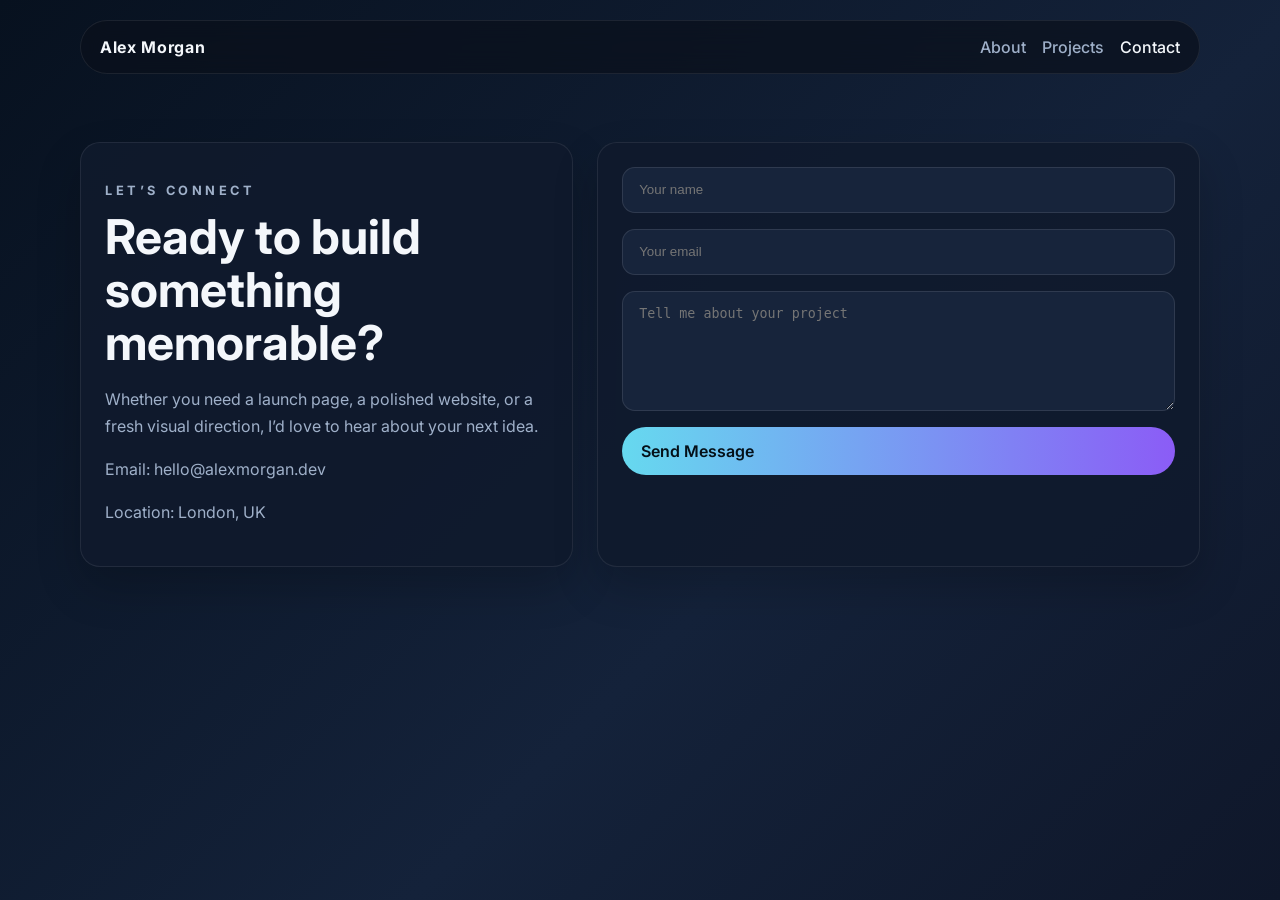
==== contact.html @ d8ab8b9a "First changes" ====
<!DOCTYPE html>
<html lang="en">
  <head>
    <meta charset="UTF-8" />
    <meta name="viewport" content="width=device-width, initial-scale=1.0" />
    <title>Contact | Alex Morgan</title>
    <link rel="preconnect" href="https://fonts.googleapis.com" />
    <link rel="preconnect" href="https://fonts.gstatic.com" crossorigin />
    <link
      href="https://fonts.googleapis.com/css2?family=Inter:wght@400;500;600;700&display=swap"
      rel="stylesheet"
    />
    <link rel="stylesheet" href="style.css" />
  </head>
  <body>
    <header class="site-header">
      <nav class="nav container">
        <a class="brand" href="index.html">Alex Morgan</a>
        <div class="nav-links">
          <a href="index.html">About</a>
          <a href="projects.html">Projects</a>
          <a class="active" href="contact.html">Contact</a>
        </div>
      </nav>
    </header>

    <main class="container page">
      <section class="contact-layout">
        <article class="contact-card">
          <p class="eyebrow">Let’s connect</p>
          <h1>Ready to build something memorable?</h1>
          <p>
            Whether you need a launch page, a polished website, or a fresh visual direction,
            I’d love to hear about your next idea.
          </p>
          <p>Email: hello@alexmorgan.dev</p>
          <p>Location: London, UK</p>
        </article>

        <article class="contact-card">
          <form>
            <input type="text" placeholder="Your name" />
            <input type="email" placeholder="Your email" />
            <textarea placeholder="Tell me about your project"></textarea>
            <a class="button primary" href="mailto:hello@alexmorgan.dev">Send Message</a>
          </form>
        </article>
      </section>
    </main>
  </body>
</html>
---- style.css ----
:root {
  --bg: #07111f;
  --panel: #101a2d;
  --panel-2: #17243b;
  --text: #f4f7fb;
  --muted: #9fb0c9;
  --accent: #66d9ef;
  --accent-2: #8b5cf6;
}

* {
  box-sizing: border-box;
}

body {
  margin: 0;
  font-family: 'Inter', sans-serif;
  background: linear-gradient(135deg, var(--bg), #14223a 60%, #0f172a);
  color: var(--text);
  min-height: 100vh;
}

.container {
  width: min(1120px, calc(100% - 2rem));
  margin: 0 auto;
}

.site-header {
  padding: 1.25rem 0;
}

.nav {
  display: flex;
  justify-content: space-between;
  align-items: center;
  padding: 1rem 1.2rem;
  border: 1px solid rgba(255,255,255,0.08);
  border-radius: 999px;
  background: rgba(10, 16, 28, 0.7);
  backdrop-filter: blur(12px);
}

.brand {
  color: var(--text);
  font-weight: 700;
  text-decoration: none;
  letter-spacing: 0.04em;
}

.nav-links {
  display: flex;
  gap: 1rem;
}

.nav-links a {
  color: var(--muted);
  text-decoration: none;
  font-weight: 500;
}

.nav-links a.active,
.nav-links a:hover {
  color: var(--text);
}

.page {
  padding: 3rem 0 4rem;
}

.hero {
  display: grid;
  grid-template-columns: 1.3fr 0.7fr;
  gap: 2rem;
  align-items: center;
  padding: 3rem 0 2rem;
}

.eyebrow {
  text-transform: uppercase;
  letter-spacing: 0.28em;
  color: var(--accent);
  font-size: 0.8rem;
  font-weight: 700;
  margin-bottom: 0.6rem;
}

h1 {
  font-size: clamp(2rem, 4vw, 3rem);
  margin: 0 0 1rem;
  line-height: 1.1;
}

.hero-text,
.card p,
.project-card p,
.contact-card p {
  color: var(--muted);
  line-height: 1.7;
}

.actions {
  display: flex;
  gap: 1rem;
  margin-top: 1.5rem;
  flex-wrap: wrap;
}

.button {
  display: inline-block;
  padding: 0.9rem 1.2rem;
  border-radius: 999px;
  text-decoration: none;
  font-weight: 600;
}

.button.primary {
  background: linear-gradient(90deg, var(--accent), var(--accent-2));
  color: #041018;
}

.button.secondary {
  border: 1px solid rgba(255,255,255,0.16);
  color: var(--text);
}

.hero-card,
.card,
.project-card,
.contact-card {
  background: rgba(16, 26, 45, 0.9);
  border: 1px solid rgba(255,255,255,0.08);
  border-radius: 1.25rem;
  padding: 1.5rem;
  box-shadow: 0 20px 45px rgba(0,0,0,0.2);
}

.hero-card ul {
  padding-left: 1rem;
  color: var(--muted);
  line-height: 1.8;
}

.info-grid,
.project-grid {
  display: grid;
  grid-template-columns: repeat(3, minmax(0, 1fr));
  gap: 1.25rem;
  margin-top: 1rem;
}

.section-heading {
  margin-bottom: 1.5rem;
}

.project-card span {
  display: inline-block;
  margin-top: 1rem;
  color: var(--accent);
  font-weight: 600;
}

.contact-layout {
  display: grid;
  grid-template-columns: 0.9fr 1.1fr;
  gap: 1.5rem;
}

form {
  display: grid;
  gap: 1rem;
}

input,
textarea {
  width: 100%;
  padding: 0.9rem 1rem;
  border-radius: 0.8rem;
  border: 1px solid rgba(255,255,255,0.1);
  background: var(--panel-2);
  color: var(--text);
}

textarea {
  min-height: 120px;
  resize: vertical;
}

@media (max-width: 800px) {
  .hero,
  .contact-layout,
  .info-grid,
  .project-grid {
    grid-template-columns: 1fr;
  }

  .nav {
    border-radius: 1rem;
    flex-direction: column;
    gap: 0.8rem;
  }
}
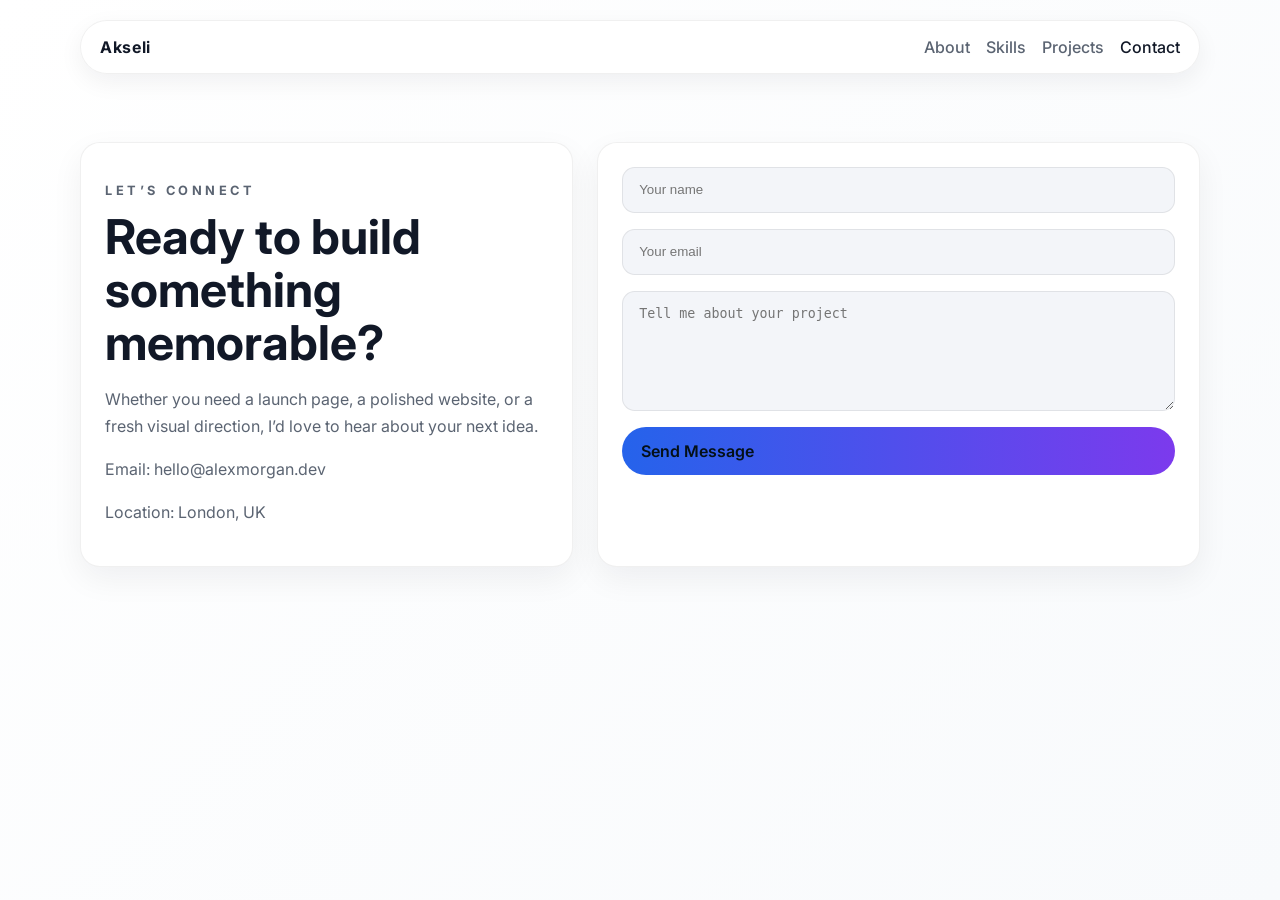
==== commit 614d158f: "more" ====
--- a/contact.html
+++ b/contact.html
@@ -3,7 +3,7 @@
   <head>
     <meta charset="UTF-8" />
     <meta name="viewport" content="width=device-width, initial-scale=1.0" />
-    <title>Contact | Alex Morgan</title>
+    <title>Contact | Akseli</title>
     <link rel="preconnect" href="https://fonts.googleapis.com" />
     <link rel="preconnect" href="https://fonts.gstatic.com" crossorigin />
     <link
@@ -15,9 +15,10 @@
   <body>
     <header class="site-header">
       <nav class="nav container">
-        <a class="brand" href="index.html">Alex Morgan</a>
+        <a class="brand" href="index.html">Akseli</a>
         <div class="nav-links">
           <a href="index.html">About</a>
+          <a href="skills.html">Skills</a>
           <a href="projects.html">Projects</a>
           <a class="active" href="contact.html">Contact</a>
         </div>
--- a/style.css
+++ b/style.css
@@ -1,11 +1,11 @@
 :root {
-  --bg: #07111f;
-  --panel: #101a2d;
-  --panel-2: #17243b;
-  --text: #f4f7fb;
-  --muted: #9fb0c9;
-  --accent: #66d9ef;
-  --accent-2: #8b5cf6;
+  --bg: #f8f9fc;
+  --panel: #ffffff;
+  --panel-2: #f3f5f9;
+  --text: #111827;
+  --muted: #5b6472;
+  --accent: #2563eb;
+  --accent-2: #7c3aed;
 }
 
 * {
@@ -15,7 +15,7 @@
 body {
   margin: 0;
   font-family: 'Inter', sans-serif;
-  background: linear-gradient(135deg, var(--bg), #14223a 60%, #0f172a);
+  background: linear-gradient(135deg, #ffffff 0%, #f8fafc 100%);
   color: var(--text);
   min-height: 100vh;
 }
@@ -34,10 +34,11 @@
   justify-content: space-between;
   align-items: center;
   padding: 1rem 1.2rem;
-  border: 1px solid rgba(255,255,255,0.08);
+  border: 1px solid rgba(0,0,0,0.06);
   border-radius: 999px;
-  background: rgba(10, 16, 28, 0.7);
+  background: rgba(255, 255, 255, 0.88);
   backdrop-filter: blur(12px);
+  box-shadow: 0 8px 24px rgba(15, 23, 42, 0.06);
 }
 
 .brand {
@@ -127,11 +128,11 @@
 .card,
 .project-card,
 .contact-card {
-  background: rgba(16, 26, 45, 0.9);
-  border: 1px solid rgba(255,255,255,0.08);
+  background: var(--panel);
+  border: 1px solid rgba(0,0,0,0.06);
   border-radius: 1.25rem;
   padding: 1.5rem;
-  box-shadow: 0 20px 45px rgba(0,0,0,0.2);
+  box-shadow: 0 12px 32px rgba(15, 23, 42, 0.06);
 }
 
 .hero-card ul {
@@ -175,7 +176,7 @@
   width: 100%;
   padding: 0.9rem 1rem;
   border-radius: 0.8rem;
-  border: 1px solid rgba(255,255,255,0.1);
+  border: 1px solid rgba(0,0,0,0.08);
   background: var(--panel-2);
   color: var(--text);
 }
@@ -183,13 +184,30 @@
 textarea {
   min-height: 120px;
   resize: vertical;
+}
+
+.skills-list {
+  display: grid;
+  grid-template-columns: repeat(2, minmax(0, 1fr));
+  gap: 0.8rem;
+  padding: 0;
+  margin: 1rem 0 0;
+  list-style: none;
+}
+
+.skills-list li {
+  padding: 0.8rem 1rem;
+  border-radius: 0.8rem;
+  background: rgba(37, 99, 235, 0.08);
+  color: var(--text);
 }
 
 @media (max-width: 800px) {
   .hero,
   .contact-layout,
   .info-grid,
-  .project-grid {
+  .project-grid,
+  .skills-list {
     grid-template-columns: 1fr;
   }
 
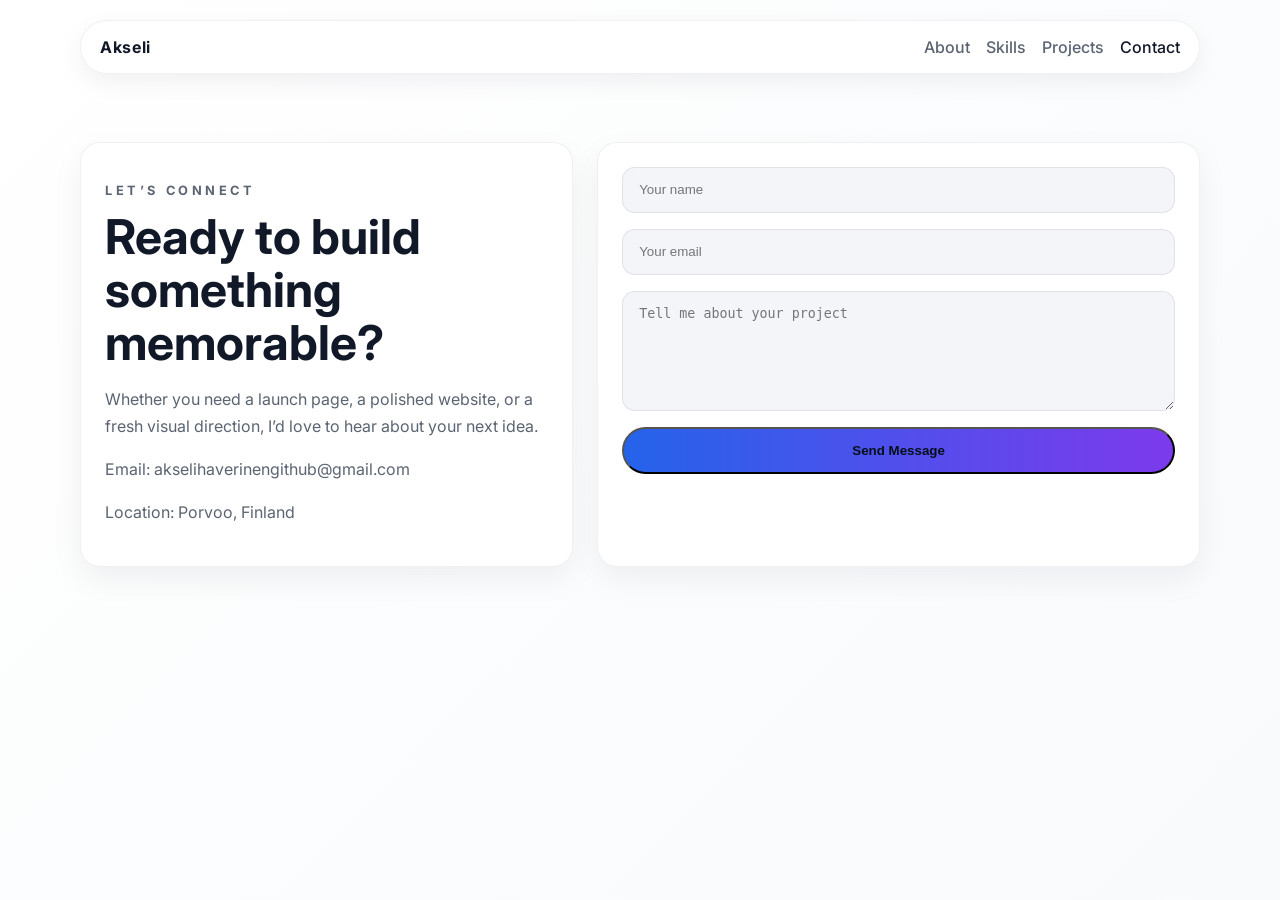
==== commit 816183ab: "base portfolio" ====
--- a/contact.html
+++ b/contact.html
@@ -34,16 +34,18 @@
             Whether you need a launch page, a polished website, or a fresh visual direction,
             I’d love to hear about your next idea.
           </p>
-          <p>Email: hello@alexmorgan.dev</p>
-          <p>Location: London, UK</p>
+          <p>Email: akselihaverinengithub@gmail.com</p>
+          <p>Location: Porvoo, Finland</p>
         </article>
 
         <article class="contact-card">
-          <form>
-            <input type="text" placeholder="Your name" />
-            <input type="email" placeholder="Your email" />
-            <textarea placeholder="Tell me about your project"></textarea>
-            <a class="button primary" href="mailto:hello@alexmorgan.dev">Send Message</a>
+          <form action="https://formsubmit.co/akselihaverinengithub@gmail.com" method="POST">
+            <input type="hidden" name="_next" value="thank-you.html" />
+            <input type="hidden" name="_captcha" value="false" />
+            <input type="text" name="name" placeholder="Your name" required />
+            <input type="email" name="email" placeholder="Your email" required />
+            <textarea name="message" placeholder="Tell me about your project" required></textarea>
+            <button class="button primary" type="submit">Send Message</button>
           </form>
         </article>
       </section>
--- a/style.css
+++ b/style.css
@@ -160,6 +160,15 @@
   font-weight: 600;
 }
 
+.project-image {
+  width: 100%;
+  height: 220px;
+  object-fit: cover;
+  border-radius: 0.9rem;
+  margin-bottom: 1rem;
+  border: 1px solid rgba(0,0,0,0.06);
+}
+
 .contact-layout {
   display: grid;
   grid-template-columns: 0.9fr 1.1fr;
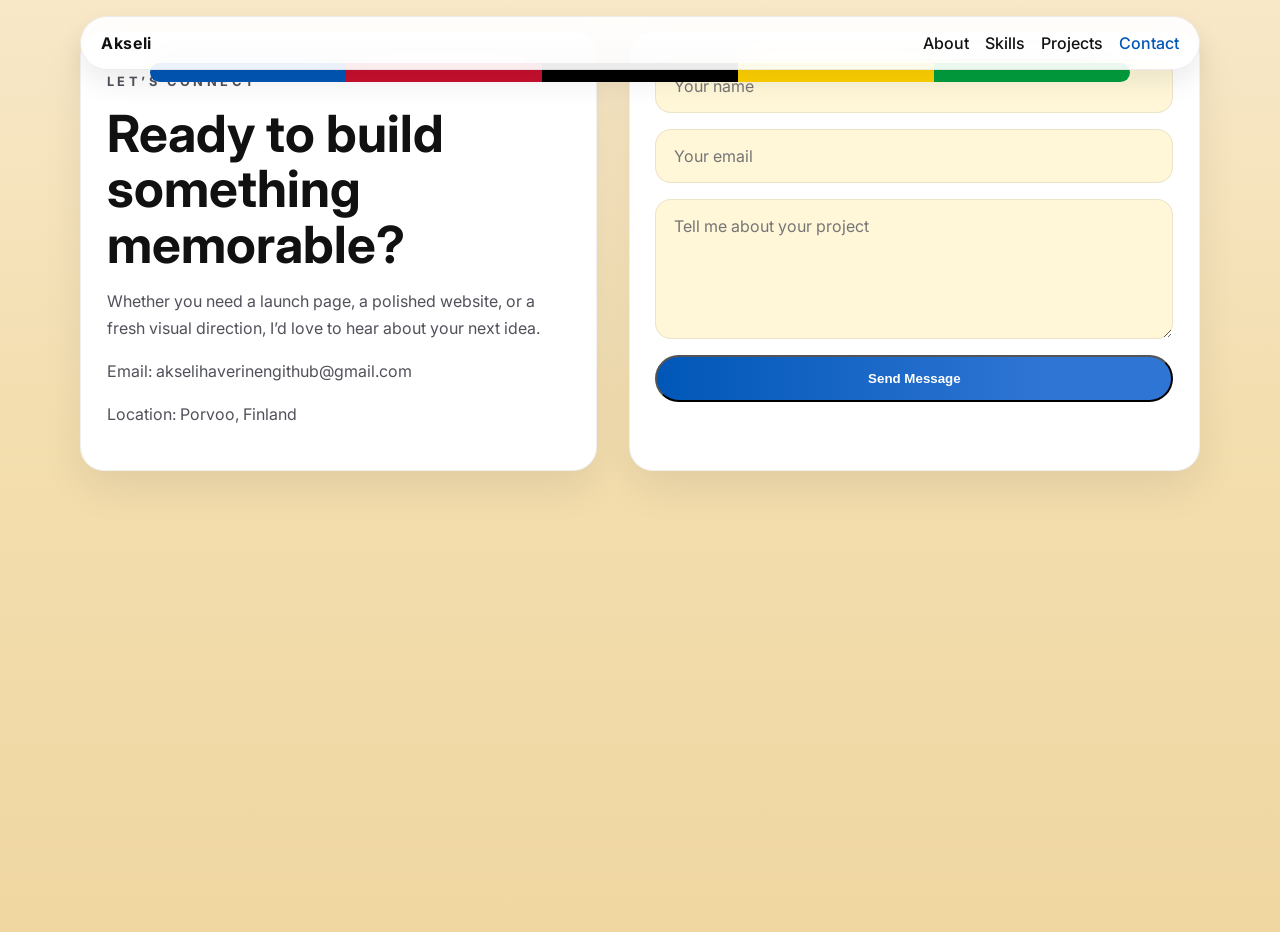
==== commit baf87cc5: "scroll page" ====
--- a/contact.html
+++ b/contact.html
@@ -15,12 +15,12 @@
   <body>
     <header class="site-header">
       <nav class="nav container">
-        <a class="brand" href="index.html">Akseli</a>
+        <a class="brand" href="index.html#top">Akseli</a>
         <div class="nav-links">
-          <a href="index.html">About</a>
-          <a href="skills.html">Skills</a>
-          <a href="projects.html">Projects</a>
-          <a class="active" href="contact.html">Contact</a>
+          <a href="index.html#about">About</a>
+          <a href="index.html#skills">Skills</a>
+          <a href="index.html#projects">Projects</a>
+          <a class="active" href="index.html#contact">Contact</a>
         </div>
       </nav>
     </header>
--- a/style.css
+++ b/style.css
@@ -1,23 +1,38 @@
-:root {
-  --bg: #f8f9fc;
+﻿:root {
+  --bg: #fcf3d5;
   --panel: #ffffff;
-  --panel-2: #f3f5f9;
-  --text: #111827;
-  --muted: #5b6472;
-  --accent: #2563eb;
-  --accent-2: #7c3aed;
+  --panel-2: #fff7d8;
+  --text: #111111;
+  --muted: #51515b;
+  --accent: #0057b7;
+  --accent-2: #c8102e;
+  --shadow: rgba(17, 17, 17, 0.14);
 }
 
 * {
   box-sizing: border-box;
 }
 
+html {
+  scroll-behavior: smooth;
+}
+
 body {
   margin: 0;
+  min-height: 100vh;
   font-family: 'Inter', sans-serif;
-  background: linear-gradient(135deg, #ffffff 0%, #f8fafc 100%);
-  color: var(--text);
-  min-height: 100vh;
+  background: linear-gradient(180deg, #f8e8c8 0%, #f3deaf 45%, #f0d7a2 100%);
+  color: var(--text);
+  overflow-x: hidden;
+}
+
+.preload body {
+  opacity: 0;
+  transform: translateY(10px);
+}
+
+body.loaded {
+  animation: bodyIntro 0.8s ease-out 0.15s forwards;
 }
 
 .container {
@@ -26,84 +41,168 @@
 }
 
 .site-header {
-  padding: 1.25rem 0;
+  padding: 1rem 0 0;
+  position: absolute;
+  top: 0;
+  left: 0;
+  width: 100%;
+  opacity: 0;
+  transform: translateY(-24px);
+  animation: headerIntro 0.8s ease-out 0.2s forwards;
+  animation-fill-mode: both;
+  z-index: 5;
+}
+
+.site-header::before {
+  content: '';
+  position: absolute;
+  left: 50%;
+  bottom: -0.75rem;
+  transform: translateX(-50%);
+  width: calc(100% - 3rem);
+  max-width: 980px;
+  height: 1.2rem;
+  border-radius: 999px;
+  background: linear-gradient(90deg, #0057b7 0%, #0057b7 20%, #c8102e 20%, #c8102e 40%, #000000 40%, #000000 60%, #ffd100 60%, #ffd100 80%, #009f3d 80%, #009f3d 100%);
+  opacity: 1;
+  z-index: 0;
 }
 
 .nav {
   display: flex;
   justify-content: space-between;
   align-items: center;
-  padding: 1rem 1.2rem;
-  border: 1px solid rgba(0,0,0,0.06);
+  gap: 1rem;
+  padding: 1rem 1.25rem;
   border-radius: 999px;
-  background: rgba(255, 255, 255, 0.88);
-  backdrop-filter: blur(12px);
-  box-shadow: 0 8px 24px rgba(15, 23, 42, 0.06);
+  border: 1px solid rgba(17, 17, 17, 0.08);
+  background: rgba(255, 255, 255, 0.92);
+  color: var(--text);
+  backdrop-filter: blur(18px);
+  box-shadow: 0 12px 28px rgba(17, 17, 17, 0.08);
+  position: relative;
+  z-index: 1;
 }
 
 .brand {
   color: var(--text);
+  text-decoration: none;
   font-weight: 700;
-  text-decoration: none;
   letter-spacing: 0.04em;
 }
 
 .nav-links {
   display: flex;
   gap: 1rem;
+  flex-wrap: wrap;
 }
 
 .nav-links a {
-  color: var(--muted);
+  color: var(--text);
   text-decoration: none;
   font-weight: 500;
+  opacity: 0;
+  transform: translateY(-10px);
+  animation: navLinkIntro 0.65s ease-out forwards;
 }
 
 .nav-links a.active,
 .nav-links a:hover {
-  color: var(--text);
-}
+  color: var(--accent);
+}
+
+.nav-links a:nth-child(1) { animation-delay: 0.32s; }
+.nav-links a:nth-child(2) { animation-delay: 0.42s; }
+.nav-links a:nth-child(3) { animation-delay: 0.52s; }
+.nav-links a:nth-child(4) { animation-delay: 0.62s; }
 
 .page {
-  padding: 3rem 0 4rem;
+  padding: 0 0 6rem;
+  opacity: 0;
+  transform: translateY(20px);
+  animation: contentIntro 0.85s ease-out 0.35s forwards;
 }
 
 .hero {
-  display: grid;
-  grid-template-columns: 1.3fr 0.7fr;
-  gap: 2rem;
+  min-height: 100vh;
+  display: flex;
+  flex-direction: column;
+  justify-content: center;
   align-items: center;
-  padding: 3rem 0 2rem;
-}
+  text-align: center;
+  gap: 0;
+  padding: 5.5rem 0 4rem;
+  position: relative;
+  background: transparent;
+  color: var(--text);
+}
+
+.hero::before {
+  content: '';
+  position: absolute;
+  inset: 0;
+  background: radial-gradient(circle at top center, rgba(255, 255, 255, 0.28), transparent 20%);
+  pointer-events: none;
+}
+
+.hero-panel {
+  position: relative;
+  z-index: 1;
+  max-width: 780px;
+  padding: 3rem 1.5rem 0;
+}
+
+.hero .eyebrow,
+.hero .hero-text {
+  color: rgba(17, 17, 17, 0.7);
+}
+
+.hero h1 {
+  color: var(--text);
+  font-size: clamp(2.8rem, 5vw, 4.4rem);
+  margin-bottom: 1.2rem;
+  line-height: 1.02;
+}
+
+.hero .actions {
+  display: flex;
+  justify-content: center;
+  flex-wrap: wrap;
+  gap: 1rem;
+  margin-top: 2.5rem;
+}
+
 
 .eyebrow {
+  display: inline-flex;
   text-transform: uppercase;
   letter-spacing: 0.28em;
   color: var(--accent);
   font-size: 0.8rem;
   font-weight: 700;
-  margin-bottom: 0.6rem;
+  margin-bottom: 0.8rem;
 }
 
 h1 {
-  font-size: clamp(2rem, 4vw, 3rem);
+  font-size: clamp(2.2rem, 4vw, 3.3rem);
   margin: 0 0 1rem;
-  line-height: 1.1;
+  line-height: 1.08;
 }
 
 .hero-text,
 .card p,
 .project-card p,
-.contact-card p {
+.contact-card p,
+.section-heading p {
   color: var(--muted);
   line-height: 1.7;
 }
 
 .actions {
   display: flex;
+  flex-wrap: wrap;
   gap: 1rem;
   margin-top: 1.5rem;
-  flex-wrap: wrap;
 }
 
 .button {
@@ -112,16 +211,23 @@
   border-radius: 999px;
   text-decoration: none;
   font-weight: 600;
+  transition: transform 0.2s ease, box-shadow 0.2s ease;
+}
+
+.button:hover {
+  transform: translateY(-2px);
+  box-shadow: 0 8px 20px rgba(17, 17, 17, 0.12);
 }
 
 .button.primary {
-  background: linear-gradient(90deg, var(--accent), var(--accent-2));
-  color: #041018;
+  background: linear-gradient(90deg, var(--accent), #2f75d4 75%);
+  color: #fff;
 }
 
 .button.secondary {
-  border: 1px solid rgba(255,255,255,0.16);
-  color: var(--text);
+  border: 1px solid rgba(255, 255, 255, 0.55);
+  color: #fff;
+  background: rgba(255, 255, 255, 0.08);
 }
 
 .hero-card,
@@ -129,28 +235,64 @@
 .project-card,
 .contact-card {
   background: var(--panel);
-  border: 1px solid rgba(0,0,0,0.06);
-  border-radius: 1.25rem;
-  padding: 1.5rem;
-  box-shadow: 0 12px 32px rgba(15, 23, 42, 0.06);
+  border: 1px solid rgba(0, 0, 0, 0.06);
+  border-radius: 1.5rem;
+  padding: 1.6rem;
+  box-shadow: 0 16px 40px rgba(17, 17, 17, 0.08);
+  transition: transform 0.2s ease, box-shadow 0.2s ease, border-color 0.2s ease;
+}
+
+.hero-card:hover,
+.card:hover,
+.project-card:hover,
+.contact-card:hover {
+  transform: translateY(-4px);
+  box-shadow: 0 20px 48px rgba(17, 17, 17, 0.12);
+  border-color: rgba(0, 0, 0, 0.12);
+}
+
+.hero-card {
+  border-left: 0.5rem solid var(--accent);
+  align-self: start;
+  opacity: 0;
+  transform: translateY(18px);
+  animation: contentIntro 0.95s ease-out 0.55s forwards;
+}
+
+.hero-card h3 {
+  color: var(--accent-2);
+  margin-bottom: 0.9rem;
+  font-size: 1.2rem;
 }
 
 .hero-card ul {
-  padding-left: 1rem;
+  margin: 0;
+  padding-left: 1.1rem;
+  line-height: 1.8;
   color: var(--muted);
-  line-height: 1.8;
+  list-style: disc;
+}
+
+.hero-card ul li {
+  font: inherit;
 }
 
 .info-grid,
 .project-grid {
   display: grid;
   grid-template-columns: repeat(3, minmax(0, 1fr));
-  gap: 1.25rem;
-  margin-top: 1rem;
+  gap: 1.5rem;
+  margin-top: 2rem;
 }
 
 .section-heading {
-  margin-bottom: 1.5rem;
+  margin-bottom: 2rem;
+  padding-top: 1.5rem;
+}
+
+.section-heading h1 {
+  margin: 0.4rem 0 0;
+  max-width: 70ch;
 }
 
 .project-card span {
@@ -166,13 +308,68 @@
   object-fit: cover;
   border-radius: 0.9rem;
   margin-bottom: 1rem;
-  border: 1px solid rgba(0,0,0,0.06);
-}
+  border: 1px solid rgba(0, 0, 0, 0.06);
+}
+
+@keyframes headerIntro {
+  from {
+    opacity: 0;
+    transform: translateY(-18px);
+  }
+  to {
+    opacity: 1;
+    transform: translateY(0);
+  }
+}
+
+@keyframes bodyIntro {
+  from {
+    opacity: 0;
+    transform: translateY(10px);
+  }
+  to {
+    opacity: 1;
+    transform: translateY(0);
+  }
+}
+
+@keyframes stripeIntro {
+  from {
+    transform: scaleX(0);
+  }
+  to {
+    transform: scaleX(1);
+  }
+}
+
+@keyframes navLinkIntro {
+  from {
+    opacity: 0;
+    transform: translateY(-10px);
+  }
+  to {
+    opacity: 1;
+    transform: translateY(0);
+  }
+}
+
+@keyframes contentIntro {
+  from {
+    opacity: 0;
+    transform: translateY(20px);
+  }
+  to {
+    opacity: 1;
+    transform: translateY(0);
+  }
+}
+
 
 .contact-layout {
   display: grid;
-  grid-template-columns: 0.9fr 1.1fr;
-  gap: 1.5rem;
+  grid-template-columns: 0.95fr 1.05fr;
+  gap: 2rem;
+  margin-top: 2rem;
 }
 
 form {
@@ -183,35 +380,36 @@
 input,
 textarea {
   width: 100%;
-  padding: 0.9rem 1rem;
-  border-radius: 0.8rem;
-  border: 1px solid rgba(0,0,0,0.08);
+  padding: 1rem 1.1rem;
+  border-radius: 1rem;
+  border: 1px solid rgba(0, 0, 0, 0.08);
   background: var(--panel-2);
   color: var(--text);
+  font: inherit;
 }
 
 textarea {
-  min-height: 120px;
+  min-height: 140px;
   resize: vertical;
 }
 
 .skills-list {
   display: grid;
   grid-template-columns: repeat(2, minmax(0, 1fr));
-  gap: 0.8rem;
+  gap: 0.9rem;
   padding: 0;
   margin: 1rem 0 0;
   list-style: none;
 }
 
 .skills-list li {
-  padding: 0.8rem 1rem;
-  border-radius: 0.8rem;
+  padding: 1rem 1.1rem;
+  border-radius: 1rem;
   background: rgba(37, 99, 235, 0.08);
   color: var(--text);
 }
 
-@media (max-width: 800px) {
+@media (max-width: 900px) {
   .hero,
   .contact-layout,
   .info-grid,
@@ -223,6 +421,11 @@
   .nav {
     border-radius: 1rem;
     flex-direction: column;
-    gap: 0.8rem;
-  }
-}
+    gap: 1rem;
+    align-items: flex-start;
+  }
+
+  .button {
+    width: 100%;
+  }
+}
